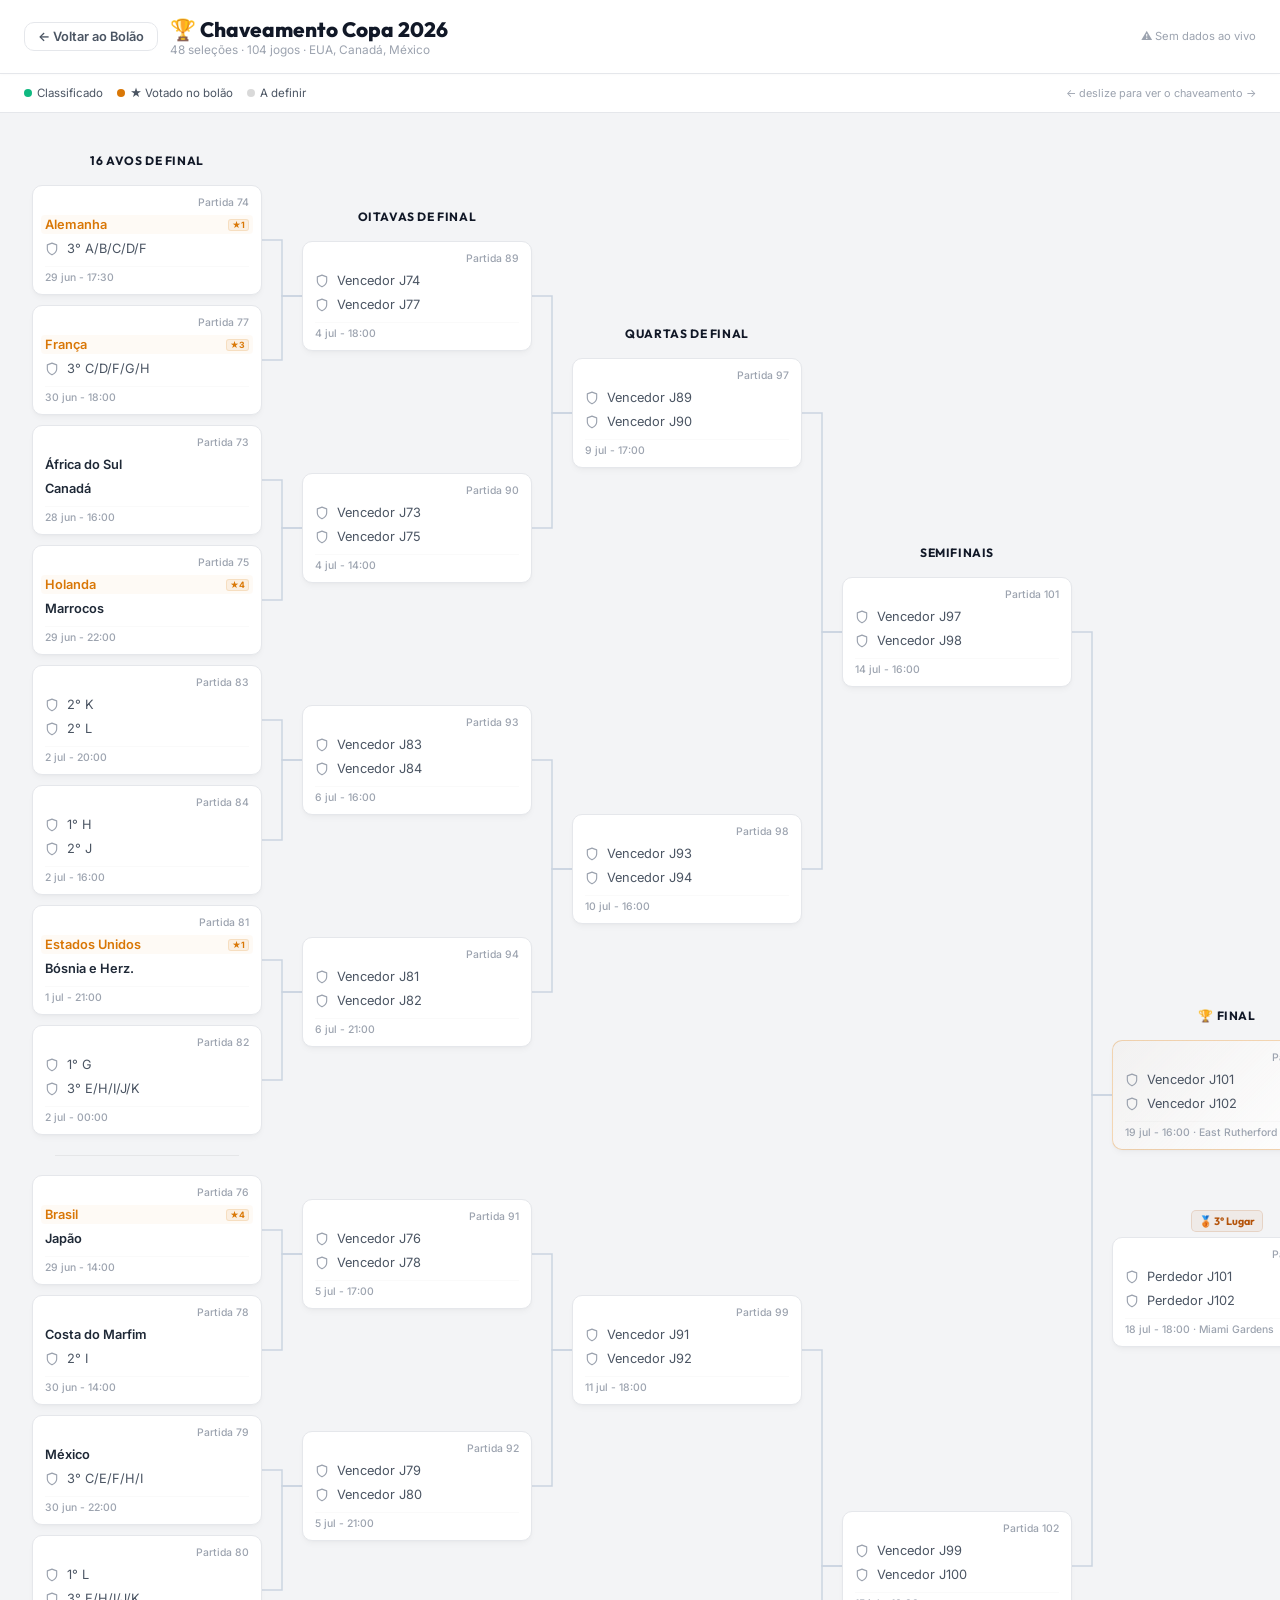
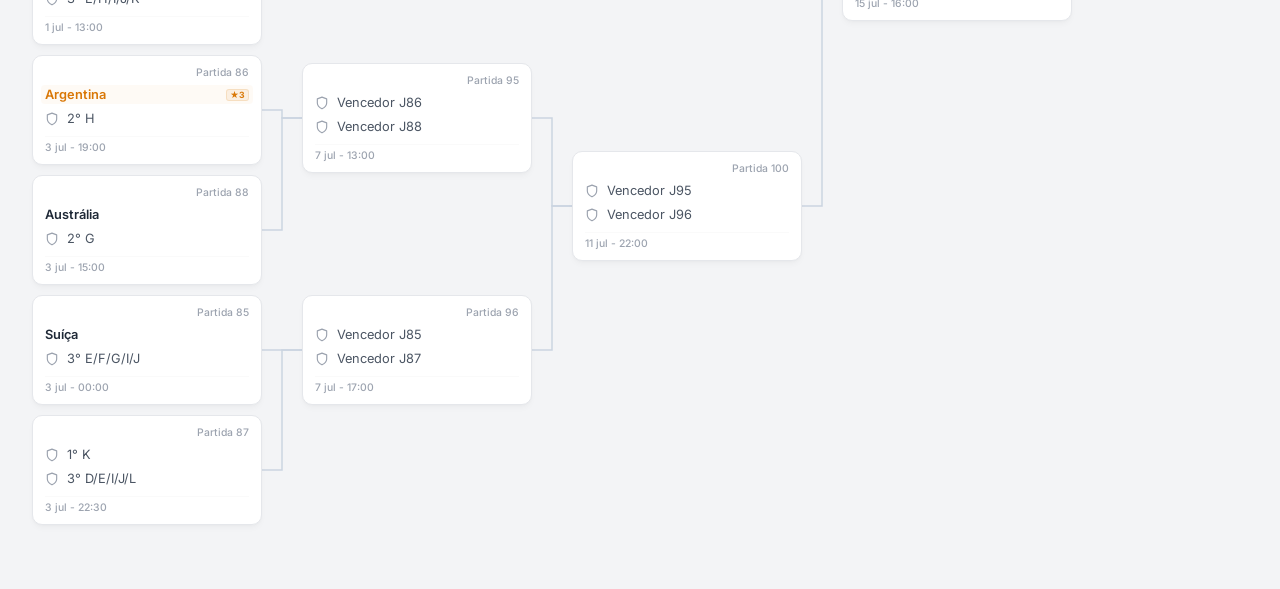
==== chaveamento.html @ 35e31751 "Add files via upload" ====
<!DOCTYPE html>
<html lang="pt-BR">
<head>
  <meta charset="UTF-8">
  <meta name="viewport" content="width=device-width, initial-scale=1.0">
  <title>🏆 Chaveamento Copa 2026 · Bolão do Quintal</title>
  <meta name="description" content="Chaveamento completo do mata-mata da Copa do Mundo 2026 - Bolão da Turma do Quintal">
  <link rel="preconnect" href="https://fonts.googleapis.com">
  <link rel="preconnect" href="https://fonts.gstatic.com" crossorigin>
  <link href="https://fonts.googleapis.com/css2?family=Outfit:wght@300;400;500;600;700;800;900&family=Inter:wght@300;400;500;600;700&display=swap" rel="stylesheet">

  <style>
    :root {
      --bg-base: #f3f4f6; /* Cinza suave de fundo */
      --bg-card: #ffffff; /* Branco puro para os cards */
      --border: #e5e7eb;  /* Borda cinza clara da ESPN */
      --border-glow: rgba(0, 0, 0, 0.05);
      --primary: #0066cc; /* Azul ESPN */
      --gold: #d97706;    /* Destaques do bolão */
      --bronze: #b45309;
      --text: #1f2937;    /* Texto principal escuro */
      --text-secondary: #4b5563;
      --text-muted: #9ca3af;
      --green: #10b981;   /* Verde para vencedor */
      --connector-color: #cbd5e1; /* Slate 300 para linhas */
      --match-w: 230px;   /* Largura dos cards */
    }

    * { box-sizing: border-box; margin: 0; padding: 0; }

    body {
      background: var(--bg-base);
      color: var(--text);
      font-family: 'Inter', -apple-system, BlinkMacSystemFont, "Segoe UI", Roboto, sans-serif;
      min-height: 100vh;
    }

    /* ===== STICKY HEADER ===== */
    .page-header {
      position: sticky; top: 0; z-index: 100;
      background: rgba(255, 255, 255, 0.95);
      backdrop-filter: blur(12px);
      border-bottom: 1px solid var(--border);
      padding: 1rem 1.5rem;
      display: flex;
      align-items: center;
      justify-content: space-between;
      flex-wrap: wrap;
      gap: 10px;
      box-shadow: 0 1px 3px rgba(0,0,0,0.02);
    }

    .header-left { display: flex; align-items: center; gap: 12px; }

    .back-btn {
      display: inline-flex;
      align-items: center;
      gap: 6px;
      background: #ffffff;
      border: 1px solid var(--border);
      color: var(--text-secondary);
      text-decoration: none;
      padding: 6px 13px;
      border-radius: 10px;
      font-size: 0.8rem;
      font-weight: 600;
      transition: all 0.2s;
    }
    .back-btn:hover { border-color: #cbd5e1; color: var(--primary); box-shadow: 0 2px 8px rgba(0,0,0,0.05); }

    .header-title {
      font-family: 'Outfit', sans-serif;
      font-size: 1.3rem;
      font-weight: 800;
      color: #111827;
    }
    .header-sub { font-size: 0.74rem; color: var(--text-muted); margin-top: 1px; }

    /* ===== LEGEND ===== */
    .legend {
      display: flex; gap: 14px; align-items: center;
      padding: 0.75rem 1.5rem; flex-wrap: wrap;
      background: #ffffff;
      border-bottom: 1px solid var(--border);
      position: relative; z-index: 2;
    }
    .legend-item { display: flex; align-items: center; gap: 5px; font-size: 0.72rem; color: var(--text-secondary); }
    .legend-dot { width: 8px; height: 8px; border-radius: 50%; flex-shrink: 0; }

    /* ===== BRACKET OUTER ===== */
    .bracket-outer {
      position: relative; z-index: 1;
      padding: 2rem;
      overflow-x: auto;
      overflow-y: auto;
      min-height: calc(100vh - 150px);
    }

    /* ===== ROUND COLUMN ===== */
    .round-col {
      display: flex; flex-direction: column;
      align-items: stretch; flex-shrink: 0;
    }

    .round-label {
      font-family: 'Outfit', sans-serif;
      font-size: 0.75rem; font-weight: 700;
      color: #111827;
      text-transform: uppercase; letter-spacing: 0.05em;
      text-align: center;
      white-space: nowrap;
      position: absolute;
      width: 100%;
      box-sizing: border-box;
    }
    .round-label.final-label {
      color: #111827;
    }
    .round-label.empty-label {
      display: none;
    }

    /* ===== MATCH CARD ===== */
    .match-card {
      width: var(--match-w);
      background: var(--bg-card);
      border: 1px solid var(--border);
      border-radius: 10px;
      padding: 10px 12px;
      display: flex;
      flex-direction: column;
      gap: 6px;
      cursor: pointer;
      box-shadow: 0 1px 3px rgba(0,0,0,0.02), 0 4px 6px -1px rgba(0,0,0,0.03);
      transition: all 0.2s ease-in-out;
      position: relative; flex-shrink: 0;
      box-sizing: border-box;
    }
    .match-card:hover {
      border-color: #9ca3af;
      transform: translateY(-1px);
      box-shadow: 0 10px 15px -3px rgba(0,0,0,0.04), 0 4px 6px -2px rgba(0,0,0,0.02);
    }

    .match-card.final-card {
      border-color: rgba(217, 119, 6, 0.3);
      background: linear-gradient(135deg, rgba(217, 119, 6, 0.02), var(--bg-card));
    }
    .match-card.final-card:hover {
      border-color: var(--gold);
    }

    .match-header {
      display: flex;
      justify-content: flex-end;
      align-items: center;
    }
    .match-num-text {
      font-size: 0.65rem;
      color: var(--text-muted);
      font-weight: 500;
    }

    .match-teams-container {
      display: flex;
      flex-direction: column;
      gap: 5px;
    }

    .match-team {
      display: flex; align-items: center; gap: 8px;
      padding: 2px 0;
      font-size: 0.8rem; font-weight: 600; color: var(--text);
      transition: background 0.2s;
    }
    .match-team.winner { color: var(--text); }
    .match-team.loser { opacity: 0.45; }
    .match-team.bolao-hl { background: rgba(217, 119, 6, 0.04); border-radius: 4px; padding-left: 4px; padding-right: 4px; margin-left: -4px; margin-right: -4px; }
    .match-team.bolao-hl .team-name { color: var(--gold); }
    .match-team.placeholder {
      font-weight: 400;
      color: var(--text-secondary);
    }

    .team-flag {
      width: 22px; height: 15px; object-fit: cover;
      border-radius: 2px; border: 1px solid rgba(0, 0, 0, 0.06);
      flex-shrink: 0;
    }
    .flag-ph {
      width: 22px; height: 16px;
      display: flex; align-items: center; justify-content: center;
      flex-shrink: 0;
    }
    .team-name { flex: 1; white-space: nowrap; overflow: hidden; text-overflow: ellipsis; min-width: 0; }
    .voted-tag {
      font-size: 0.54rem; font-weight: 700;
      background: rgba(217, 119, 6, 0.08); color: var(--gold);
      border: 1px solid rgba(217, 119, 6, 0.15);
      border-radius: 3px; padding: 0 3px; flex-shrink: 0;
    }
    .team-score {
      font-family: 'Outfit', sans-serif; font-weight: 850;
      font-size: 0.85rem; min-width: 14px; text-align: right; flex-shrink: 0;
      margin-left: auto;
      color: #111827;
    }
    .score-win { color: #111827; }
    .score-lose { color: var(--text-muted); }

    .match-footer {
      display: flex;
      justify-content: flex-start;
      align-items: center;
      margin-top: 2px;
      border-top: 1px solid rgba(0, 0, 0, 0.02);
      padding-top: 4px;
    }
    .match-date-text {
      font-size: 0.65rem;
      color: var(--text-muted);
      font-weight: 500;
    }

    /* ===== BRACKET ROW LAYOUT ===== */
    .bracket-row {
      display: flex; align-items: flex-start; gap: 0;
      min-width: max-content;
    }

    /* ===== CHAMPION ===== */
    .champion-col {
      display: flex; flex-direction: column;
      align-items: center; justify-content: center;
      padding: 0 12px; min-width: 130px;
    }
    .champion-trophy { font-size: 2.2rem; margin-bottom: 6px; animation: tFloat 3s ease-in-out infinite; }
    @keyframes tFloat {
      0%,100% { transform: translateY(0) rotate(-3deg); }
      50% { transform: translateY(-7px) rotate(3deg); }
    }
    .champion-label {
      font-family: 'Outfit', sans-serif; font-size: 0.66rem; font-weight: 700;
      text-transform: uppercase; letter-spacing: 0.1em; color: var(--gold); margin-bottom: 5px;
    }
    .champion-name { font-family: 'Outfit', sans-serif; font-size: 0.88rem; font-weight: 700; color: var(--text-secondary); }

    /* ===== THIRD PLACE ===== */
    .third-label {
      font-family: 'Outfit', sans-serif; font-size: 0.67rem; font-weight: 700;
      color: var(--bronze); text-align: center;
      padding: 3px 7px; margin-bottom: 5px;
      background: rgba(180, 83, 9, 0.06);
      border: 1px solid rgba(180, 83, 9, 0.15);
      border-radius: 5px;
    }

    /* ===== PHASE GRID (for single-phase views) ===== */
    .phase-grid {
      display: grid;
      grid-template-columns: repeat(auto-fill, minmax(200px, 1fr));
      gap: 14px; padding: 1rem 0; max-width: 900px;
    }

    /* ===== MATCH MODAL ===== */
    .match-modal {
      display: none; position: fixed; inset: 0;
      background: rgba(15, 23, 42, 0.4); backdrop-filter: blur(10px);
      z-index: 500; place-items: center;
    }
    .match-modal.open { display: grid; }
    .modal-box {
      background: var(--bg-card);
      border: 1px solid var(--border-glow);
      box-shadow: 0 20px 25px -5px rgba(0, 0, 0, 0.1), 0 10px 10px -5px rgba(0, 0, 0, 0.04);
      border-radius: 20px; padding: 1.5rem;
      max-width: 360px; width: 90%;
      animation: modalIn 0.22s ease;
    }
    @keyframes modalIn {
      from { transform: translateY(18px); opacity: 0; }
      to { transform: translateY(0); opacity: 1; }
    }
    .modal-num { font-size: 0.68rem; font-weight: 700; color: var(--text-muted); text-transform: uppercase; letter-spacing: 0.06em; margin-bottom: 1rem; }
    .modal-teams { display: flex; align-items: center; gap: 10px; margin-bottom: 0.75rem; }
    .modal-team { flex: 1; display: flex; flex-direction: column; align-items: center; gap: 6px; text-align: center; }
    .modal-flag { width: 52px; height: 36px; object-fit: cover; border-radius: 5px; border: 1px solid rgba(0, 0, 0, 0.08); }
    .modal-tname { font-family: 'Outfit', sans-serif; font-weight: 700; font-size: 0.85rem; color: var(--text); }
    .modal-vs { font-family: 'Outfit', sans-serif; font-weight: 900; font-size: 1rem; color: var(--text-muted); flex-shrink: 0; }
    .modal-score { text-align: center; font-family: 'Outfit', sans-serif; font-size: 1.8rem; font-weight: 900; letter-spacing: 4px; margin-bottom: 0.5rem; }
    .modal-date { font-size: 0.74rem; color: var(--text-muted); text-align: center; margin-bottom: 0.75rem; }
    .modal-voters { background: rgba(217, 119, 6, 0.04); border: 1px solid rgba(217, 119, 6, 0.12); border-radius: 10px; padding: 10px; margin-bottom: 0.75rem; }
    .modal-voters-title { font-size: 0.68rem; font-weight: 700; color: var(--gold); text-transform: uppercase; letter-spacing: 0.05em; margin-bottom: 6px; }
    .modal-chips { display: flex; flex-wrap: wrap; gap: 5px; }
    .modal-chip {
      background: rgba(217, 119, 6, 0.06); border: 1px solid rgba(217, 119, 6, 0.15);
      color: var(--text-secondary); border-radius: 50px; padding: 2px 9px; font-size: 0.7rem;
      display: inline-flex; align-items: center;
    }
    .modal-close {
      width: 100%; background: rgba(79, 70, 229, 0.08);
      border: 1px solid rgba(79, 70, 229, 0.2); color: var(--primary);
      border-radius: 10px; padding: 9px;
      font-family: 'Outfit', sans-serif; font-weight: 700; font-size: 0.85rem;
      cursor: pointer; transition: all 0.2s;
    }
    .modal-close:hover { background: rgba(79, 70, 229, 0.15); }

    @media (max-width: 640px) {
      .page-header { padding: 0.75rem 1rem; }
      .header-title { font-size: 1.1rem; }
      :root { --match-w: 162px; }
      .bracket-outer { padding: 1rem; }
    }
  </style>
</head>
<body>

<!-- Match Modal -->
<div class="match-modal" id="matchModal" onclick="closeModalBg(event)">
  <div class="modal-box">
    <div class="modal-num" id="mNum">Partida —</div>
    <div class="modal-teams" id="mTeams"></div>
    <div class="modal-score" id="mScore"></div>
    <div class="modal-date" id="mDate"></div>
    <div class="modal-voters" id="mVoters" style="display:none"></div>
    <button class="modal-close" onclick="document.getElementById('matchModal').classList.remove('open')">Fechar</button>
  </div>
</div>

<!-- Header -->
<div class="page-header">
  <div class="header-left">
    <a href="index.html" class="back-btn">← Voltar ao Bolão</a>
    <div>
      <div class="header-title">🏆 Chaveamento Copa 2026</div>
      <div class="header-sub">48 seleções · 104 jogos · EUA, Canadá, México</div>
    </div>
  </div>
  <div id="headerRight" style="font-size:0.7rem;color:var(--text-muted);text-align:right;line-height:1.6;">
    Carregando dados...
  </div>
</div>



<!-- Legend -->
<div class="legend">
  <div class="legend-item"><div class="legend-dot" style="background:var(--green)"></div>Classificado</div>
  <div class="legend-item"><div class="legend-dot" style="background:var(--gold)"></div>★ Votado no bolão</div>
  <div class="legend-item"><div class="legend-dot" style="background:rgba(0,0,0,0.15)"></div>A definir</div>
  <div style="margin-left:auto;font-size:0.68rem;color:var(--text-muted);">← deslize para ver o chaveamento →</div>
</div>

<!-- Bracket Area -->
<div class="bracket-outer" id="bracketOuter">
  <div id="bracketContent" style="min-width:max-content; position:relative;">
    <svg id="bracket-svg" style="position: absolute; top: 0; left: 0; width: 100%; height: 100%; pointer-events: none; z-index: 0;"></svg>
    <p style="color:var(--text-muted);padding:2rem;text-align:center;position:relative;z-index:1;">Carregando...</p>
  </div>
</div>

<script>
// ===========================================================
// TIMES DO BOLÃO
// ===========================================================
const BOLAO = {
  "Brasil":          { code:"br", v:["Carlo Bigo","Leonardo Foesten","Gustavo Cunha","Edson Fehlauer"] },
  "Espanha":         { code:"es", v:["Denis Guarda","Roberto Joinvile","Alexandre Chaves","Seco"] },
  "Argentina":       { code:"ar", v:["Federico Renda","João Pacheco","Felipe Pacheco"] },
  "Portugal":        { code:"pt", v:["Matheus Santos bigode","Vicente Filho","Guilherme Pruinelli","Alberto Mateus"] },
  "Holanda":         { code:"nl", v:["Tiago Bicuira","André Trento","Gustavo Bassegio","Deivid Mendes"] },
  "França":          { code:"fr", v:["Maicon Espetinho","Edu Alcará","Omar Conversa Fiada"] },
  "Alemanha":        { code:"de", v:["Vinicius Reis"] },
  "Uruguai":         { code:"uy", v:["Francisco Lamaison"] },
  "Senegal":         { code:"sn", v:["Vinicius Grassi"] },
  "Inglaterra":      { code:"gb-eng", v:["Rafael Pruinelli"] },
  "Estados Unidos":  { code:"us", v:["Diego Fraga"] },
};

// ===========================================================
// DADOS DO CHAVEAMENTO
// ===========================================================
const R32 = [
  // Linha 1 (superior)
  { id:74,  date:"29 jun · 17:30", h:{n:"Alemanha",         c:"de"},  a:{n:"3° A/B/C/D/F",   c:null} },
  { id:77,  date:"30 jun · 18:00", h:{n:"França",           c:"fr"},  a:{n:"3° C/D/F/G/H",   c:null} },
  { id:73,  date:"28 jun · 16:00", h:{n:"África do Sul",    c:"za"},  a:{n:"Canadá",          c:"ca"} },
  { id:75,  date:"29 jun · 22:00", h:{n:"Holanda",          c:"nl"},  a:{n:"Marrocos",        c:"ma"} },
  { id:83,  date:"2 jul · 20:00",  h:{n:"2° K",             c:null},  a:{n:"2° L",            c:null} },
  { id:84,  date:"2 jul · 16:00",  h:{n:"1° H",             c:null},  a:{n:"2° J",            c:null} },
  { id:81,  date:"1 jul · 21:00",  h:{n:"Estados Unidos",   c:"us"},  a:{n:"Bósnia e Herz.",  c:"ba"} },
  { id:82,  date:"2 jul · 00:00",  h:{n:"1° G",             c:null},  a:{n:"3° E/H/I/J/K",   c:null} },
  // Linha 2 (inferior)
  { id:76,  date:"29 jun · 14:00", h:{n:"Brasil",           c:"br"},  a:{n:"Japão",           c:"jp"} },
  { id:78,  date:"30 jun · 14:00", h:{n:"Costa do Marfim",  c:"ci"},  a:{n:"2° I",            c:null} },
  { id:79,  date:"30 jun · 22:00", h:{n:"México",           c:"mx"},  a:{n:"3° C/E/F/H/I",   c:null} },
  { id:80,  date:"1 jul · 13:00",  h:{n:"1° L",             c:null},  a:{n:"3° E/H/I/J/K",   c:null} },
  { id:86,  date:"3 jul · 19:00",  h:{n:"Argentina",        c:"ar"},  a:{n:"2° H",            c:null} },
  { id:88,  date:"3 jul · 15:00",  h:{n:"Austrália",        c:"au"},  a:{n:"2° G",            c:null} },
  { id:85,  date:"3 jul · 00:00",  h:{n:"Suíça",            c:"ch"},  a:{n:"3° E/F/G/I/J",   c:null} },
  { id:87,  date:"3 jul · 22:30",  h:{n:"1° K",             c:null},  a:{n:"3° D/E/I/J/L",   c:null} },
];

const OITAVAS = [
  // Metade Superior (conectada a R32 0-7)
  { id:89, date:"4 jul · 18:00",  h:{n:"Vencedor J74", c:null}, a:{n:"Vencedor J77", c:null} },
  { id:90, date:"4 jul · 14:00",  h:{n:"Vencedor J73", c:null}, a:{n:"Vencedor J75", c:null} },
  { id:93, date:"6 jul · 16:00",  h:{n:"Vencedor J83", c:null}, a:{n:"Vencedor J84", c:null} },
  { id:94, date:"6 jul · 21:00",  h:{n:"Vencedor J81", c:null}, a:{n:"Vencedor J82", c:null} },
  // Metade Inferior (conectada a R32 8-15)
  { id:91, date:"5 jul · 17:00",  h:{n:"Vencedor J76", c:null}, a:{n:"Vencedor J78", c:null} },
  { id:92, date:"5 jul · 21:00",  h:{n:"Vencedor J79", c:null}, a:{n:"Vencedor J80", c:null} },
  { id:95, date:"7 jul · 13:00",  h:{n:"Vencedor J86", c:null}, a:{n:"Vencedor J88", c:null} },
  { id:96, date:"7 jul · 17:00",  h:{n:"Vencedor J85", c:null}, a:{n:"Vencedor J87", c:null} },
];

const QUARTAS = [
  // Metade Superior (conectada a Oitavas 89, 90, 93, 94)
  { id:97,  date:"9 jul · 17:00",  h:{n:"Vencedor J89", c:null}, a:{n:"Vencedor J90", c:null} },
  { id:98,  date:"10 jul · 16:00", h:{n:"Vencedor J93", c:null}, a:{n:"Vencedor J94", c:null} },
  // Metade Inferior (conectada a Oitavas 91, 92, 95, 96)
  { id:99,  date:"11 jul · 18:00", h:{n:"Vencedor J91", c:null}, a:{n:"Vencedor J92", c:null} },
  { id:100, date:"11 jul · 22:00", h:{n:"Vencedor J95", c:null}, a:{n:"Vencedor J96", c:null} },
];

const SEMI = [
  { id:101, date:"14 jul · 16:00", h:{n:"Vencedor J97", c:null}, a:{n:"Vencedor J98", c:null} },
  { id:102, date:"15 jul · 16:00", h:{n:"Vencedor J99", c:null}, a:{n:"Vencedor J100", c:null} },
];

const TERCEIRO = { id:103, date:"18 jul · 18:00 · Miami Gardens", h:{n:"Perdedor J101",c:null}, a:{n:"Perdedor J102",c:null} };
const FINAL    = { id:104, date:"19 jul · 16:00 · East Rutherford", h:{n:"Vencedor J101",c:null}, a:{n:"Vencedor J102",c:null} };

// ===========================================================
// BUILD MATCH CARD HTML
// ===========================================================
function bolaoKey(name) {
  return Object.keys(BOLAO).find(k => k.toLowerCase() === (name||'').toLowerCase()) || null;
}

function buildCard(m, extraCls='') {
  const h = m.h, a = m.a;
  const hasScore = m.hs != null && m.as != null;
  const hWin = hasScore && m.hs > m.as;
  const aWin = hasScore && m.as > m.hs;

  const hKey = bolaoKey(h.n), aKey = bolaoKey(a.n);

  // Verifica se o time é um placeholder indefinido
  const isHPlaceholder = !h.c || h.n.includes('°') || h.n.includes('Vencedor') || h.n.includes('V') || h.n.includes('RD') || h.n.includes('QF') || h.n.includes('SF') || h.n.includes('Perdedor') || h.n.includes('P');
  const isAPlaceholder = !a.c || a.n.includes('°') || a.n.includes('Vencedor') || a.n.includes('V') || a.n.includes('RD') || a.n.includes('QF') || a.n.includes('SF') || a.n.includes('Perdedor') || a.n.includes('P');

  const hCls = (hWin?'winner':'') + (aWin?' loser':'') + (hKey?' bolao-hl':'') + (isHPlaceholder?' placeholder':'');
  const aCls = (aWin?'winner':'') + (hWin?' loser':'') + (aKey?' bolao-hl':'') + (isAPlaceholder?' placeholder':'');

  const shieldSvg = `<svg class="flag-ph" viewBox="0 0 24 24" fill="none" stroke="currentColor" stroke-width="2" stroke-linecap="round" stroke-linejoin="round" style="width:14px;height:14px;color:#9ca3af;flex-shrink:0;"><path d="M12 22s8-4 8-10V5l-8-3-8 3v7c0 6 8 10 8 10z"/></svg>`;

  const hFlag = h.c
    ? `<img class="team-flag" src="https://flagcdn.com/w80/${h.c}.png" alt="${esc(h.n)}" onerror="this.style.display='none'">`
    : shieldSvg;
  const aFlag = a.c
    ? `<img class="team-flag" src="https://flagcdn.com/w80/${a.c}.png" alt="${esc(a.n)}" onerror="this.style.display='none'">`
    : shieldSvg;

  const hScore = hasScore ? `<span class="team-score ${hWin?'score-win':'score-lose'}">${m.hs}</span>` : '';
  const aScore = hasScore ? `<span class="team-score ${aWin?'score-win':'score-lose'}">${m.as}</span>` : '';

  const hVoted = hKey ? `<span class="voted-tag">★${BOLAO[hKey].v.length}</span>` : '';
  const aVoted = aKey ? `<span class="voted-tag">★${BOLAO[aKey].v.length}</span>` : '';

  const formattedDate = m.date.replace('·', '-');

  return `<div class="match-card ${extraCls}" data-match-id="${m.id}" onclick='openModal(${JSON.stringify({id:m.id,date:m.date,h,a,hs:m.hs||null,as:m.as||null})})'>
    <div class="match-header">
      <span class="match-num-text">Partida ${m.id}</span>
    </div>
    <div class="match-teams-container">
      <div class="match-team ${hCls.trim()}">${hFlag}<span class="team-name">${esc(h.n)}</span>${hVoted}${hScore}</div>
      <div class="match-team ${aCls.trim()}">${aFlag}<span class="team-name">${esc(a.n)}</span>${aVoted}${aScore}</div>
    </div>
    <div class="match-footer">
      <span class="match-date-text">${esc(formattedDate)}</span>
    </div>
  </div>`;
}

function esc(s) {
  if (!s) return '';
  return String(s).replace(/[&<>"']/g, c=>({'&':'&amp;','<':'&lt;','>':'&gt;','"':'&quot;',"'":'&#39;'}[c]));
}

// ===========================================================
// RENDER FULL BRACKET
// ===========================================================
function renderBracket() {
  const el = document.getElementById('bracketContent');

  // Ajustado proporcionalmente à nova altura do card (aprox. 102px)
  const CARD_H = 102;
  const GAP_R32 = 10;
  const GAP_OIT = (CARD_H + GAP_R32) * 2 - CARD_H; // 122px
  const GAP_QUA = (CARD_H + GAP_OIT) * 2 - CARD_H; // 346px
  const GAP_SEM = 824; // Distância centro a centro de 926px - 102px

  // Conector horizontal vazio (o desenho real será feito via SVG)
  const conn = (w=40) => `<div class="connector-space" style="width:${w}px;flex-shrink:0;position:relative;"></div>`;

  // Reconstrói uma coluna vertical com gaps e padding superior
  function col(label, matches, gapPx, paddingTop=0, extraCls='') {
    let inner = '';
    for(let i=0; i<matches.length; i++) {
      if(i>0) inner += `<div style="height:${gapPx}px;flex-shrink:0;"></div>`;
      inner += buildCard(matches[i], extraCls);
    }
    const labelHtml = label 
      ? `<div class="round-label" style="top:${paddingTop - 32}px;">${label}</div>` 
      : '';
    return `<div style="display:flex;flex-direction:column;flex-shrink:0;align-items:center;width:var(--match-w);position:relative;">
      ${labelHtml}
      <div style="display:flex;flex-direction:column;align-items:center;padding-top:${paddingTop}px;width:100%;">${inner}</div>
    </div>`;
  }

  // R32: 16 partidas divididas em metades superior e inferior com divisor de 40px
  const r32upper = col('16 Avos de Final', R32.slice(0,8), GAP_R32, 0);
  const r32lower = col('', R32.slice(8,16), GAP_R32, 0);
  const r32Block = `<div style="display:flex;flex-direction:column;gap:0;flex-shrink:0;">
    ${r32upper}
    <div style="height:40px;display:flex;align-items:center;justify-content:center;">
      <div style="width:80%;height:1px;background:rgba(0,0,0,0.06);"></div>
    </div>
    ${r32lower}
  </div>`;

  // Oitavas: 8 partidas em 2 blocos de 4
  const oit1 = col('Oitavas de Final', OITAVAS.slice(0,4), GAP_OIT, (CARD_H+GAP_R32)/2);
  const oit2 = col('', OITAVAS.slice(4,8), GAP_OIT, (CARD_H+GAP_R32)/2);
  const oitBlock = `<div style="display:flex;flex-direction:column;gap:0;flex-shrink:0;">
    ${oit1}
    <div style="height:96px;"></div>
    ${oit2}
  </div>`;

  // Quartas: 4 partidas em 2 blocos de 2
  const qua1 = col('Quartas de Final', QUARTAS.slice(0,2), GAP_QUA, (CARD_H+GAP_OIT+GAP_R32)/2 + (CARD_H+GAP_R32)/2);
  const qua2 = col('', QUARTAS.slice(2,4), GAP_QUA, (CARD_H+GAP_OIT+GAP_R32)/2 + (CARD_H+GAP_R32)/2);
  const quaBlock = `<div style="display:flex;flex-direction:column;gap:0;flex-shrink:0;">
    ${qua1}
    <div style="height:198px;"></div>
    ${qua2}
  </div>`;

  // Semifinais: 2 partidas alinhadas aos centros das metades
  const semiPaddingTop = 392;
  const semiBlock = col('Semifinais', SEMI, GAP_SEM, semiPaddingTop);

  // Final + 3rd place
  const finalPaddingTop = semiPaddingTop + (CARD_H + GAP_SEM) / 2; // 855px
  const finalBlock = `<div style="display:flex;flex-direction:column;flex-shrink:0;align-items:center;width:var(--match-w);position:relative;">
    <div class="round-label final-label" style="top:${finalPaddingTop - 32}px;">🏆 Final</div>
    <div style="display:flex;flex-direction:column;align-items:center;padding-top:${finalPaddingTop}px;width:100%;">
      ${buildCard(FINAL,'final-card')}
      <div style="height:60px;"></div>
      <div class="third-label">🥉 3° Lugar</div>
      ${buildCard(TERCEIRO)}
    </div>
  </div>`;

  // Champion
  const champBlock = `<div class="champion-col" style="display:flex;flex-direction:column;align-items:center;justify-content:center;padding:0 12px;min-width:130px;width:150px;flex-shrink:0;padding-top:${finalPaddingTop + 8}px;">
    <div class="champion-trophy">🏆</div>
    <div class="champion-label">Campeão</div>
    <div class="champion-name">A definir</div>
  </div>`;

  // Adiciona a div de container com o SVG de fundo
  el.innerHTML = `
    <svg id="bracket-svg" style="position: absolute; top: 0; left: 0; width: 100%; height: 100%; pointer-events: none; z-index: 0;"></svg>
    <div style="display:flex;align-items:flex-start;gap:0;min-width:max-content;padding-top:40px;padding-bottom:2rem;position:relative;z-index:1;">
      ${r32Block}${conn()}${oitBlock}${conn()}${quaBlock}${conn()}${semiBlock}${conn()}${finalBlock}${conn(24)}${champBlock}
    </div>
  `;
}



// ===========================================================
// MATCH MODAL
// ===========================================================
window.openModal = function(m) {
  const h = m.h, a = m.a;
  const hasScore = m.hs !== null;
  const hWin = hasScore && m.hs > m.as;
  const aWin = hasScore && m.as > m.hs;

  document.getElementById('mNum').textContent = `Partida ${m.id}`;

  const hFlag = h.c ? `<img class="modal-flag" src="https://flagcdn.com/w80/${h.c}.png" onerror="this.style.display='none'">` : `<div class="modal-flag" style="background:rgba(0,0,0,0.03);border-radius:5px;display:flex;align-items:center;justify-content:center;font-size:1.2rem;">?</div>`;
  const aFlag = a.c ? `<img class="modal-flag" src="https://flagcdn.com/w80/${a.c}.png" onerror="this.style.display='none'">` : `<div class="modal-flag" style="background:rgba(0,0,0,0.03);border-radius:5px;display:flex;align-items:center;justify-content:center;font-size:1.2rem;">?</div>`;

  document.getElementById('mTeams').innerHTML = `
    <div class="modal-team">${hFlag}<div class="modal-tname" style="${hWin?'color:var(--green)':''}">${esc(h.n)}</div></div>
    <div class="modal-vs">×</div>
    <div class="modal-team">${aFlag}<div class="modal-tname" style="${aWin?'color:var(--green)':''}">${esc(a.n)}</div></div>`;

  document.getElementById('mScore').textContent = hasScore ? `${m.hs} × ${m.as}` : '? × ?';
  document.getElementById('mScore').style.color = hasScore ? 'var(--green)' : 'var(--text-muted)';
  document.getElementById('mDate').textContent = `📅 ${m.date}`;

  const hKey = bolaoKey(h.n), aKey = bolaoKey(a.n);
  const voterEl = document.getElementById('mVoters');
  if (hKey || aKey) {
    voterEl.style.display = 'block';
    let chips = '';
    if (hKey) chips += BOLAO[hKey].v.map(v => `<span class="modal-chip"><img src="https://flagcdn.com/w80/${BOLAO[hKey].code}.png" style="width:13px;height:9px;object-fit:cover;border-radius:2px;margin-right:3px;vertical-align:middle;">${esc(v)}</span>`).join('');
    if (aKey) chips += BOLAO[aKey].v.map(v => `<span class="modal-chip"><img src="https://flagcdn.com/w80/${BOLAO[aKey].code}.png" style="width:13px;height:9px;object-fit:cover;border-radius:2px;margin-right:3px;vertical-align:middle;">${esc(v)}</span>`).join('');
    voterEl.innerHTML = `<div class="modal-voters-title">★ Apostadores do Bolão</div><div class="modal-chips">${chips}</div>`;
  } else {
    voterEl.style.display = 'none';
  }

  document.getElementById('matchModal').classList.add('open');
};

window.closeModalBg = function(e) {
  if (e.target.id === 'matchModal') document.getElementById('matchModal').classList.remove('open');
};

// ===========================================================
// LOAD REAL DATA FROM API (optional enhancement)
// ===========================================================
// ===========================================================
// LOAD REAL DATA FROM API (optional enhancement)
// ===========================================================
async function loadLiveData() {
  try {
    const resp = await fetch('https://worldcup26.ir/get/games', { mode:'cors', headers:{'Accept':'application/json'} });
    if (!resp.ok) return;
    const json = await resp.json();
    const games = json.games || [];

    // Count finished and upcoming
    let finished = games.filter(g => g.finished === 'TRUE').length;
    let upcoming = games.filter(g => g.finished !== 'TRUE').length;
    document.getElementById('headerRight').innerHTML = `✅ ${finished} jogos encerrados<br>⏳ ${upcoming} por jogar`;

    // Apply scores and teams to knockout matches if available
    const knockoutTypes = ['r32','r16','qf','sf','final','third'];
    const koGames = games.filter(g => knockoutTypes.includes(g.type));

    koGames.forEach(g => {
      const matchNum = parseInt(g.match_number || g.id || 0);
      // Look through all rounds
      const allRounds = [...R32, ...OITAVAS, ...QUARTAS, ...SEMI, TERCEIRO, FINAL];
      const found = allRounds.find(m => m.id === matchNum);
      if (found) {
        // Só exibe o placar se o jogo já terminou
        if (g.finished === 'TRUE') {
          found.hs = parseInt(g.home_score) || 0;
          found.as = parseInt(g.away_score) || 0;
        } else {
          found.hs = null;
          found.as = null;
        }
        
        // Atualiza as seleções e bandeiras a partir dos nomes em inglês
        if (g.home_team_name_en && g.home_team_name_en !== 'None' && g.home_team_name_en !== 'null') {
          found.h.n = getTeamPt(g.home_team_name_en) || found.h.n;
          const flag = getTeamFlag(found.h.n);
          if (flag) found.h.c = flag;
        }
        if (g.away_team_name_en && g.away_team_name_en !== 'None' && g.away_team_name_en !== 'null') {
          found.a.n = getTeamPt(g.away_team_name_en) || found.a.n;
          const flag = getTeamFlag(found.a.n);
          if (flag) found.a.c = flag;
        }
      }
    });

    // Re-render
    renderBracket();
    setTimeout(drawConnectors, 80);
  } catch(e) {
    console.warn('Live data unavailable:', e);
    document.getElementById('headerRight').innerHTML = '⚠️ Sem dados ao vivo';
  }
}

const TEAM_PT = {
  "mexico":"México","south africa":"África do Sul","canada":"Canadá","brazil":"Brasil",
  "netherlands":"Holanda","germany":"Alemanha","argentina":"Argentina","france":"França",
  "spain":"Espanha","portugal":"Portugal","england":"Inglaterra","united states":"Estados Unidos",
  "uruguay":"Uruguai","senegal":"Senegal","japan":"Japão","australia":"Austrália",
  "switzerland":"Suíça","morocco":"Marrocos","ivory coast":"Costa do Marfim",
  "colombia":"Colômbia","croatia":"Croácia","bosnia and herzegovina":"Bósnia e Herz.",
  "south korea":"Coreia do Sul","ecuador":"Equador","algeria":"Argélia","turkey":"Turquia",
  "iran":"Irã","saudi arabia":"Arábia Saudita","belgium":"Bélgica",
  "paraguay":"Paraguai", "cape verde":"Cabo Verde", "egypt":"Egito", "norway":"Noruega",
  "czech republic":"Tchéquia", "qatar":"Catar", "haiti":"Haiti", "scotland":"Escócia",
  "curacao":"Curaçao", "curaçao":"Curaçao", "sweden":"Suécia", "tunisia":"Tunísia",
  "new zealand":"Nova Zelândia", "iraq":"Iraque", "austria":"Áustria", "jordan":"Jordânia",
  "democratic republic of the congo":"RD Congo", "uzbekistan":"Uzbequistão", "ghana":"Gana",
  "panama":"Panamá"
};

const TEAM_FLAGS = {
  "México": "mx", "África do Sul": "za", "Coreia do Sul": "kr", "Tchéquia": "cz",
  "Canadá": "ca", "Bósnia e Herz.": "ba", "Bósnia e Herzegovina": "ba", "Catar": "qa", "Suíça": "ch",
  "Brasil": "br", "Marrocos": "ma", "Haiti": "ht", "Escócia": "gb-sct",
  "Estados Unidos": "us", "Paraguai": "py", "Austrália": "au", "Turquia": "tr",
  "Alemanha": "de", "Curaçao": "cw", "Costa do Marfim": "ci", "Equador": "ec",
  "Holanda": "nl", "Japão": "jp", "Suécia": "se", "Tunísia": "tn",
  "Bélgica": "be", "Egito": "eg", "Irã": "ir", "Nova Zelândia": "nz",
  "Espanha": "es", "Cabo Verde": "cv", "Arábia Saudita": "sa", "Uruguai": "uy",
  "França": "fr", "Senegal": "sn", "Iraque": "iq", "Noruega": "no",
  "Argentina": "ar", "Argélia": "dz", "Áustria": "at", "Jordânia": "jo",
  "Portugal": "pt", "RD Congo": "cd", "Uzbequistão": "uz", "Colômbia": "co",
  "Inglaterra": "gb-eng", "Croácia": "hr", "Gana": "gh", "Panamá": "pa"
};

function getTeamPt(en) { return TEAM_PT[en.toLowerCase()] || en; }

function getTeamFlag(name) {
  if (!name) return null;
  if (TEAM_FLAGS[name]) return TEAM_FLAGS[name];
  const pt = getTeamPt(name);
  if (TEAM_FLAGS[pt]) return TEAM_FLAGS[pt];
  return null;
}

// ===========================================================
// DRAW CONNECTOR LINES (SVG)
// ===========================================================
function drawConnectors() {
  const svg = document.getElementById('bracket-svg');
  if (!svg) return;
  svg.innerHTML = ''; // Limpa as linhas anteriores

  const content = document.getElementById('bracketContent');
  if (!content) return;
  const contentRect = content.getBoundingClientRect();

  // Mapeamento de conexões: chave é o ID da partida de destino, valor é um array com os IDs das partidas de origem
  const connections = {
    // Oitavas
    89: [74, 77],
    90: [73, 75],
    93: [83, 84],
    94: [81, 82],
    91: [76, 78],
    92: [79, 80],
    95: [86, 88],
    96: [85, 87],
    // Quartas
    97: [89, 90],
    98: [93, 94],
    99: [91, 92],
    100: [95, 96],
    // Semis
    101: [97, 98],
    102: [99, 100],
    // Final
    104: [101, 102]
  };

  // Desenha as conexões
  for (const [destId, srcIds] of Object.entries(connections)) {
    const destCard = document.querySelector(`[data-match-id="${destId}"]`);
    if (!destCard) continue;

    const destRect = destCard.getBoundingClientRect();
    const destX = destRect.left - contentRect.left;
    const destY = destRect.top - contentRect.top + destRect.height / 2;

    srcIds.forEach(srcId => {
      const srcCard = document.querySelector(`[data-match-id="${srcId}"]`);
      if (!srcCard) return;

      const srcRect = srcCard.getBoundingClientRect();
      const srcX = srcRect.left - contentRect.left + srcRect.width;
      const srcY = srcRect.top - contentRect.top + srcRect.height / 2;

      // Ponto médio X para fazer a curva do conector
      const midX = srcX + (destX - srcX) / 2;

      // Cria o caminho em formato de garfo: sai da origem, vai horizontal, vertical, depois horizontal até o destino
      const path = document.createElementNS('http://www.w3.org/2000/svg', 'path');
      path.setAttribute('d', `M ${srcX} ${srcY} H ${midX} V ${destY} H ${destX}`);
      path.setAttribute('stroke', 'var(--connector-color)');
      path.setAttribute('stroke-width', '1.5');
      path.setAttribute('fill', 'none');
      svg.appendChild(path);
    });
  }

  // Conexão da Final para o Campeão
  const finalCard = document.querySelector('[data-match-id="104"]');
  const champCol = document.querySelector('.champion-col');
  if (finalCard && champCol) {
    const finalRect = finalCard.getBoundingClientRect();
    const champRect = champCol.getBoundingClientRect();

    const finalX = finalRect.left - contentRect.left + finalRect.width;
    const finalY = finalRect.top - contentRect.top + finalRect.height / 2;

    const champX = champRect.left - contentRect.left;
    const champY = finalY;

    const path = document.createElementNS('http://www.w3.org/2000/svg', 'path');
    path.setAttribute('d', `M ${finalX} ${finalY} H ${champX}`);
    path.setAttribute('stroke', 'var(--connector-color)');
    path.setAttribute('stroke-width', '1.5');
    path.setAttribute('fill', 'none');
    svg.appendChild(path);
  }
}

// ===========================================================
// INIT
// ===========================================================
document.addEventListener('DOMContentLoaded', () => {
  renderBracket();
  loadLiveData();
  setTimeout(drawConnectors, 150);
});

// Redesenha se a janela for redimensionada ou fontes carregadas
window.addEventListener('resize', () => {
  setTimeout(drawConnectors, 50);
});
window.addEventListener('load', () => {
  setTimeout(drawConnectors, 100);
});
</script>
</body>
</html>
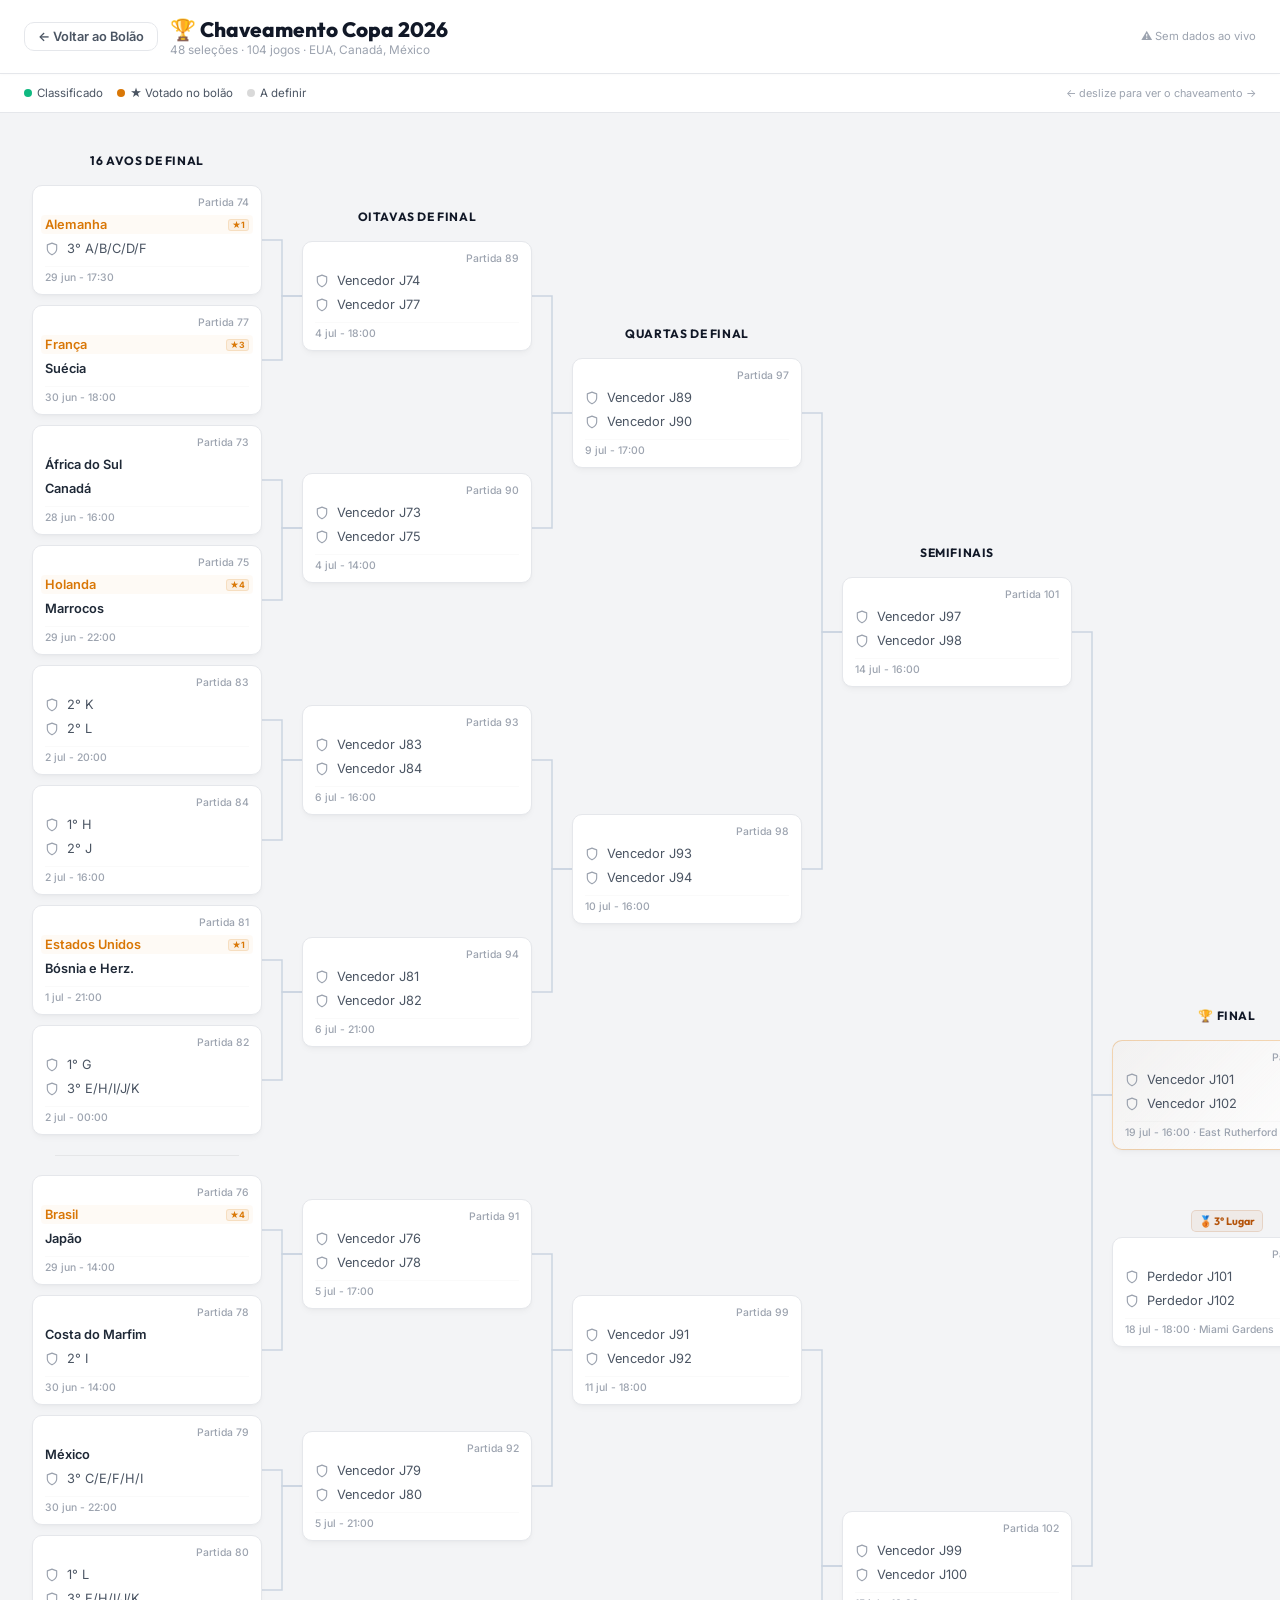
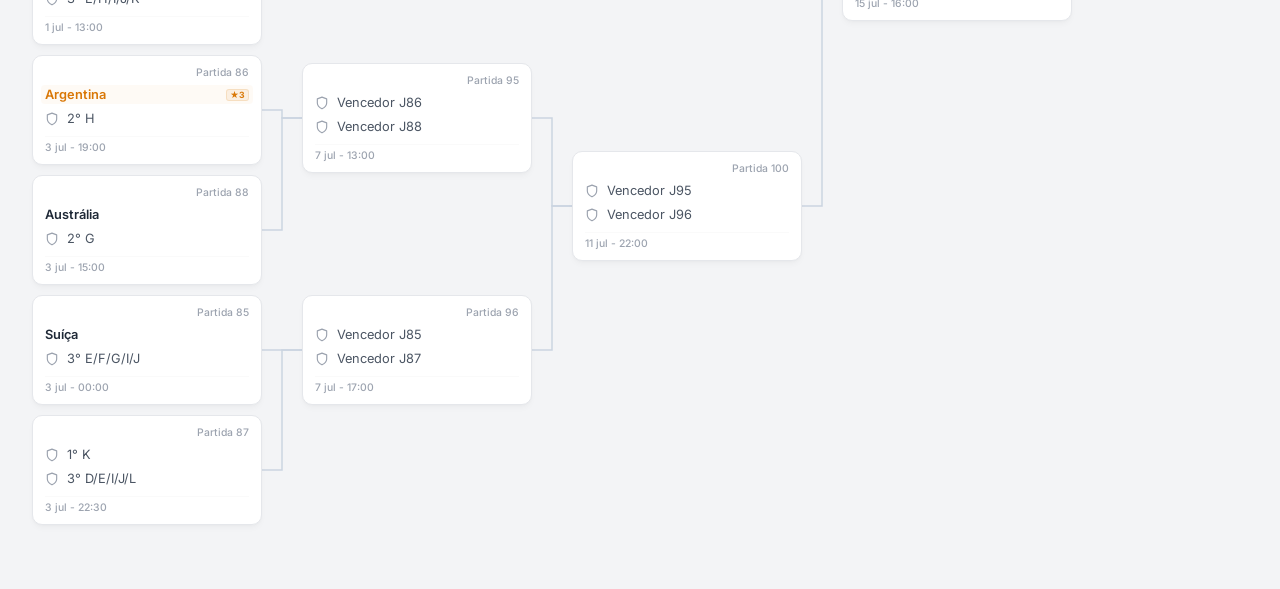
==== commit 2f5d1791: "Add files via upload" ====
--- a/chaveamento.html
+++ b/chaveamento.html
@@ -378,13 +378,24 @@
   "Estados Unidos":  { code:"us", v:["Diego Fraga"] },
 };
 
-// ===========================================================
-// DADOS DO CHAVEAMENTO
+const BOLAO_EN = {
+  "brazil":         "Brasil",
+  "spain":          "Espanha",
+  "argentina":      "Argentina",
+  "portugal":       "Portugal",
+  "netherlands":    "Holanda",
+  "france":         "França",
+  "germany":        "Alemanha",
+  "uruguay":        "Uruguai",
+  "senegal":        "Senegal",
+  "england":        "Inglaterra",
+  "united states":  "Estados Unidos",
+};
 // ===========================================================
 const R32 = [
   // Linha 1 (superior)
   { id:74,  date:"29 jun · 17:30", h:{n:"Alemanha",         c:"de"},  a:{n:"3° A/B/C/D/F",   c:null} },
-  { id:77,  date:"30 jun · 18:00", h:{n:"França",           c:"fr"},  a:{n:"3° C/D/F/G/H",   c:null} },
+  { id:77,  date:"30 jun · 18:00", h:{n:"França",           c:"fr"},  a:{n:"Suécia",           c:"se"} },
   { id:73,  date:"28 jun · 16:00", h:{n:"África do Sul",    c:"za"},  a:{n:"Canadá",          c:"ca"} },
   { id:75,  date:"29 jun · 22:00", h:{n:"Holanda",          c:"nl"},  a:{n:"Marrocos",        c:"ma"} },
   { id:83,  date:"2 jul · 20:00",  h:{n:"2° K",             c:null},  a:{n:"2° L",            c:null} },
@@ -436,7 +447,14 @@
 // BUILD MATCH CARD HTML
 // ===========================================================
 function bolaoKey(name) {
-  return Object.keys(BOLAO).find(k => k.toLowerCase() === (name||'').toLowerCase()) || null;
+  if (!name) return null;
+  // Busca direta pelo nome PT
+  const direct = Object.keys(BOLAO).find(k => k.toLowerCase() === name.toLowerCase());
+  if (direct) return direct;
+  // Fallback: traduz EN -> PT e busca novamente
+  const pt = BOLAO_EN[name.toLowerCase()];
+  if (pt) return Object.keys(BOLAO).find(k => k.toLowerCase() === pt.toLowerCase()) || null;
+  return null;
 }
 
 function buildCard(m, extraCls='') {
@@ -630,9 +648,6 @@
 // ===========================================================
 // LOAD REAL DATA FROM API (optional enhancement)
 // ===========================================================
-// ===========================================================
-// LOAD REAL DATA FROM API (optional enhancement)
-// ===========================================================
 async function loadLiveData() {
   try {
     const resp = await fetch('https://worldcup26.ir/get/games', { mode:'cors', headers:{'Accept':'application/json'} });
@@ -640,45 +655,60 @@
     const json = await resp.json();
     const games = json.games || [];
 
-    // Count finished and upcoming
-    let finished = games.filter(g => g.finished === 'TRUE').length;
-    let upcoming = games.filter(g => g.finished !== 'TRUE').length;
+    // Contador de jogos (case-insensitive)
+    let finished = games.filter(g => (g.finished||'').toUpperCase() === 'TRUE').length;
+    let upcoming = games.filter(g => (g.finished||'').toUpperCase() !== 'TRUE').length;
     document.getElementById('headerRight').innerHTML = `✅ ${finished} jogos encerrados<br>⏳ ${upcoming} por jogar`;
 
-    // Apply scores and teams to knockout matches if available
+    // =========================================================
+    // PASSO 2: Aplicar dados dos jogos do mata-mata
+    // Só atualiza times que já estão CONFIRMADOS pela API (team_id != 0)
+    // =========================================================
+    const allRounds = [...R32, ...OITAVAS, ...QUARTAS, ...SEMI, TERCEIRO, FINAL];
     const knockoutTypes = ['r32','r16','qf','sf','final','third'];
-    const koGames = games.filter(g => knockoutTypes.includes(g.type));
+    const koGames = games.filter(g => knockoutTypes.includes((g.type || '').toLowerCase()));
 
     koGames.forEach(g => {
       const matchNum = parseInt(g.match_number || g.id || 0);
-      // Look through all rounds
-      const allRounds = [...R32, ...OITAVAS, ...QUARTAS, ...SEMI, TERCEIRO, FINAL];
+      // IDs válidos do mata-mata: 73-104. Ignora qualquer outro (pode ser jogo de grupo).
+      if (matchNum < 73 || matchNum > 104) return;
       const found = allRounds.find(m => m.id === matchNum);
-      if (found) {
-        // Só exibe o placar se o jogo já terminou
-        if (g.finished === 'TRUE') {
-          found.hs = parseInt(g.home_score) || 0;
-          found.as = parseInt(g.away_score) || 0;
-        } else {
-          found.hs = null;
-          found.as = null;
-        }
-        
-        // Atualiza as seleções e bandeiras a partir dos nomes em inglês
-        if (g.home_team_name_en && g.home_team_name_en !== 'None' && g.home_team_name_en !== 'null') {
-          found.h.n = getTeamPt(g.home_team_name_en) || found.h.n;
-          const flag = getTeamFlag(found.h.n);
-          if (flag) found.h.c = flag;
-        }
-        if (g.away_team_name_en && g.away_team_name_en !== 'None' && g.away_team_name_en !== 'null') {
-          found.a.n = getTeamPt(g.away_team_name_en) || found.a.n;
-          const flag = getTeamFlag(found.a.n);
-          if (flag) found.a.c = flag;
-        }
+      if (!found) return;
+
+      // Placar (case-insensitive para finished)
+      const isFinished = (g.finished||'').toUpperCase() === 'TRUE';
+      if (isFinished) {
+        found.hs = parseInt(g.home_score) || 0;
+        found.as = parseInt(g.away_score) || 0;
+      } else {
+        found.hs = null;
+        found.as = null;
+      }
+
+      // Sobrescreve o time APENAS se a API confirmou: team_id != 0 e nome válido
+      // NOTA: home_team_label SEMPRE tem "Winner Group X" mesmo em times confirmados — não usar para filtrar!
+      const validHome = String(g.home_team_id) !== '0'
+        && g.home_team_name_en
+        && g.home_team_name_en !== 'None'
+        && g.home_team_name_en !== 'null';
+      const validAway = String(g.away_team_id) !== '0'
+        && g.away_team_name_en
+        && g.away_team_name_en !== 'None'
+        && g.away_team_name_en !== 'null';
+
+      if (validHome) {
+        // Traduz EN -> PT para manter compatibilidade com BOLAO
+        const namePt = getTeamPt(g.home_team_name_en);
+        found.h.n = namePt;
+        found.h.c = getTeamFlag(g.home_team_name_en) || found.h.c;
+      }
+      if (validAway) {
+        const namePt = getTeamPt(g.away_team_name_en);
+        found.a.n = namePt;
+        found.a.c = getTeamFlag(g.away_team_name_en) || found.a.c;
       }
     });
 
-    // Re-render
     renderBracket();
     setTimeout(drawConnectors, 80);
   } catch(e) {
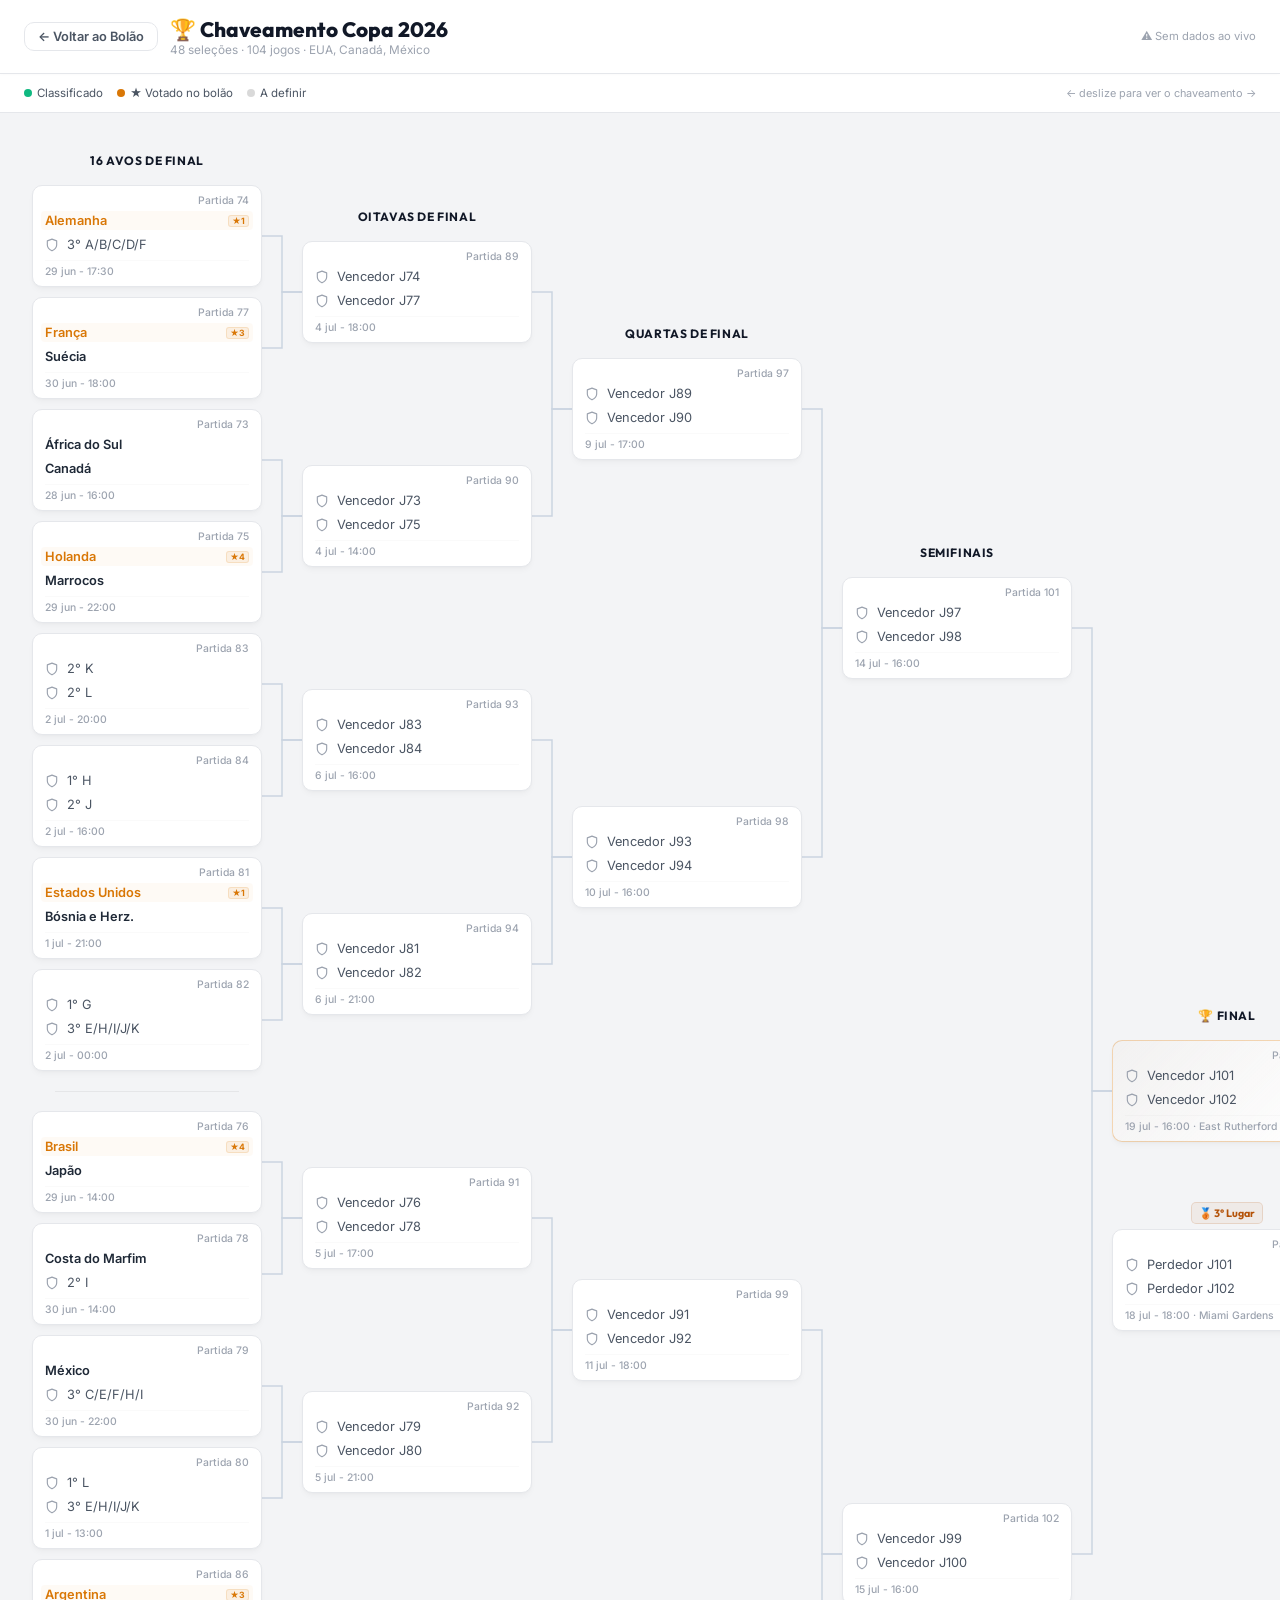
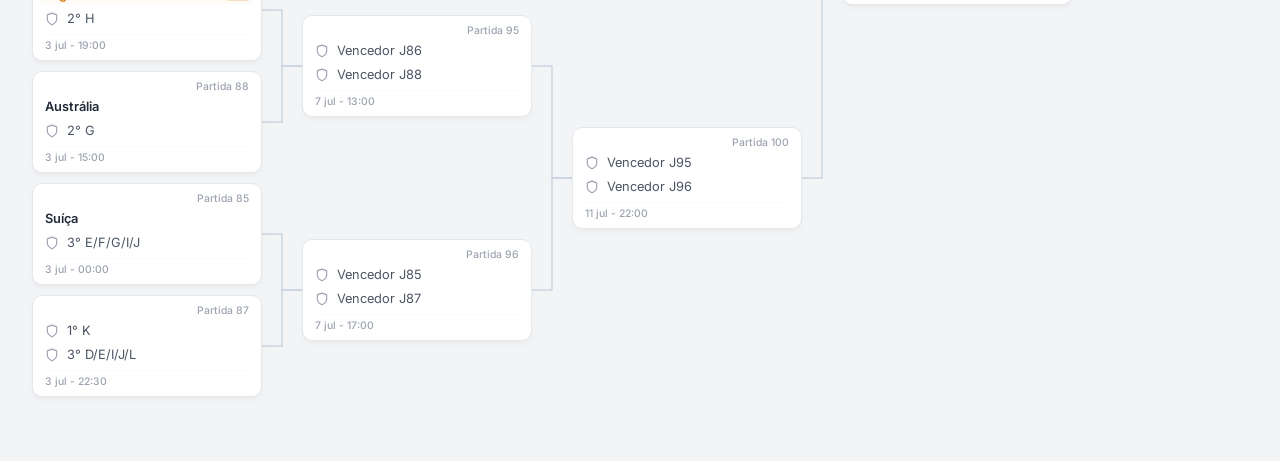
==== commit dd2d9048: "Add files via upload" ====
--- a/chaveamento.html
+++ b/chaveamento.html
@@ -123,13 +123,14 @@
     /* ===== MATCH CARD ===== */
     .match-card {
       width: var(--match-w);
+      height: 102px;
       background: var(--bg-card);
       border: 1px solid var(--border);
       border-radius: 10px;
-      padding: 10px 12px;
+      padding: 8px 12px;
       display: flex;
       flex-direction: column;
-      gap: 6px;
+      gap: 4px;
       cursor: pointer;
       box-shadow: 0 1px 3px rgba(0,0,0,0.02), 0 4px 6px -1px rgba(0,0,0,0.03);
       transition: all 0.2s ease-in-out;
@@ -489,7 +490,7 @@
 
   const formattedDate = m.date.replace('·', '-');
 
-  return `<div class="match-card ${extraCls}" data-match-id="${m.id}" onclick='openModal(${JSON.stringify({id:m.id,date:m.date,h,a,hs:m.hs||null,as:m.as||null})})'>
+  return `<div class="match-card ${extraCls}" data-match-id="${m.id}" onclick='openModal(${JSON.stringify({id:m.id,date:m.date,h,a,hs:m.hs||null,as:m.as||null,stadium:m.stadium||""})})'>
     <div class="match-header">
       <span class="match-num-text">Partida ${m.id}</span>
     </div>
@@ -497,8 +498,9 @@
       <div class="match-team ${hCls.trim()}">${hFlag}<span class="team-name">${esc(h.n)}</span>${hVoted}${hScore}</div>
       <div class="match-team ${aCls.trim()}">${aFlag}<span class="team-name">${esc(a.n)}</span>${aVoted}${aScore}</div>
     </div>
-    <div class="match-footer">
-      <span class="match-date-text">${esc(formattedDate)}</span>
+    <div class="match-footer" style="display: flex; justify-content: space-between; align-items: center; gap: 4px;">
+      <span class="match-date-text" style="flex-shrink: 0;">${esc(formattedDate)}</span>
+      ${m.stadium ? `<span style="font-size: 0.58rem; color: var(--text-muted); text-align: right; overflow: hidden; text-overflow: ellipsis; white-space: nowrap; flex: 1; min-width: 0;" title="${esc(m.stadium)}">🏟️ ${esc(m.stadium.split(' · ')[0])}</span>` : ''}
     </div>
   </div>`;
 }
@@ -545,7 +547,7 @@
   const r32lower = col('', R32.slice(8,16), GAP_R32, 0);
   const r32Block = `<div style="display:flex;flex-direction:column;gap:0;flex-shrink:0;">
     ${r32upper}
-    <div style="height:40px;display:flex;align-items:center;justify-content:center;">
+    <div style="height:40px;display:flex;align-items:center;justify-content:center;flex-shrink:0;">
       <div style="width:80%;height:1px;background:rgba(0,0,0,0.06);"></div>
     </div>
     ${r32lower}
@@ -556,7 +558,7 @@
   const oit2 = col('', OITAVAS.slice(4,8), GAP_OIT, (CARD_H+GAP_R32)/2);
   const oitBlock = `<div style="display:flex;flex-direction:column;gap:0;flex-shrink:0;">
     ${oit1}
-    <div style="height:96px;"></div>
+    <div style="height:96px;flex-shrink:0;"></div>
     ${oit2}
   </div>`;
 
@@ -565,7 +567,7 @@
   const qua2 = col('', QUARTAS.slice(2,4), GAP_QUA, (CARD_H+GAP_OIT+GAP_R32)/2 + (CARD_H+GAP_R32)/2);
   const quaBlock = `<div style="display:flex;flex-direction:column;gap:0;flex-shrink:0;">
     ${qua1}
-    <div style="height:198px;"></div>
+    <div style="height:198px;flex-shrink:0;"></div>
     ${qua2}
   </div>`;
 
@@ -579,7 +581,7 @@
     <div class="round-label final-label" style="top:${finalPaddingTop - 32}px;">🏆 Final</div>
     <div style="display:flex;flex-direction:column;align-items:center;padding-top:${finalPaddingTop}px;width:100%;">
       ${buildCard(FINAL,'final-card')}
-      <div style="height:60px;"></div>
+      <div style="height:60px;flex-shrink:0;"></div>
       <div class="third-label">🥉 3° Lugar</div>
       ${buildCard(TERCEIRO)}
     </div>
@@ -624,7 +626,7 @@
 
   document.getElementById('mScore').textContent = hasScore ? `${m.hs} × ${m.as}` : '? × ?';
   document.getElementById('mScore').style.color = hasScore ? 'var(--green)' : 'var(--text-muted)';
-  document.getElementById('mDate').textContent = `📅 ${m.date}`;
+  document.getElementById('mDate').innerHTML = `📅 ${esc(m.date)}${m.stadium ? `<br><span style="display:inline-block;margin-top:6px;font-size:0.75rem;color:var(--text-secondary)">🏟️ ${esc(m.stadium)}</span>` : ''}`;
 
   const hKey = bolaoKey(h.n), aKey = bolaoKey(a.n);
   const voterEl = document.getElementById('mVoters');
@@ -648,34 +650,98 @@
 // ===========================================================
 // LOAD REAL DATA FROM API (optional enhancement)
 // ===========================================================
+const ESPN_KO_MAP = {
+  "760486": 73, "760489": 74, "760488": 75, "760487": 76,
+  "760492": 77, "760490": 78, "760491": 79, "760495": 80,
+  "760493": 82, "760494": 81, "760497": 84, "760496": 83,
+  "760498": 85, "760499": 88, "760500": 86, "760501": 87,
+  "760502": 89, "760503": 90, "760504": 91, "760505": 92,
+  "760506": 93, "760507": 94, "760509": 95, "760508": 96,
+  "760510": 97, "760511": 98, "760512": 99, "760513": 100,
+  "760514": 101, "760515": 102, "760516": 103, "760517": 104
+};
+
 async function loadLiveData() {
   try {
-    const resp = await fetch('https://worldcup26.ir/get/games', { mode:'cors', headers:{'Accept':'application/json'} });
+    const resp = await fetch('https://site.api.espn.com/apis/site/v2/sports/soccer/fifa.world/scoreboard?dates=20260611-20260719&limit=300');
     if (!resp.ok) return;
     const json = await resp.json();
-    const games = json.games || [];
-
-    // Contador de jogos (case-insensitive)
+    const events = json.events || [];
+
+    const games = events.map(event => {
+      const comp = event.competitions[0];
+      const home = comp.competitors.find(c => c.homeAway === 'home');
+      const away = comp.competitors.find(c => c.homeAway === 'away');
+
+      const homeName = home.team.displayName;
+      const awayName = away.team.displayName;
+
+      const isHomePlaceholder = /Winner|Loser|Place|Runner|TBD|Determined/i.test(homeName);
+      const isAwayPlaceholder = /Winner|Loser|Place|Runner|TBD|Determined/i.test(awayName);
+
+      const isFinished = comp.status.type.completed;
+      const isLive = comp.status.type.state === 'in';
+
+      const espnSlug = event.season.slug;
+      let type = 'group';
+      if (espnSlug === 'round-of-32') type = 'r32';
+      else if (espnSlug === 'round-of-16') type = 'r16';
+      else if (espnSlug === 'quarterfinals') type = 'qf';
+      else if (espnSlug === 'semifinals') type = 'sf';
+      else if (espnSlug === '3rd-place-match') type = 'third';
+      else if (espnSlug === 'final') type = 'final';
+
+      const matchNum = ESPN_KO_MAP[event.id] || 0;
+
+      // Mapear data local com dia da semana em português (ex: "seg, 29 jun - 14:00")
+      const d = new Date(event.date);
+      const weekdays = ["dom", "seg", "ter", "qua", "qui", "sex", "sáb"];
+      const weekdayStr = weekdays[d.getDay()];
+
+      const day = d.getDate();
+      const monthNames = ["jan", "fev", "mar", "abr", "mai", "jun", "jul", "ago", "set", "out", "nov", "dez"];
+      const monthStr = monthNames[d.getMonth()];
+      const hours = String(d.getHours()).padStart(2, '0');
+      const minutes = String(d.getMinutes()).padStart(2, '0');
+
+      const formattedDate = `${weekdayStr}, ${day} ${monthStr} - ${hours}:${minutes}`;
+      const stadiumName = comp.venue ? comp.venue.fullName : '';
+      const city = comp.venue && comp.venue.address ? comp.venue.address.city : '';
+      const localDisplay = stadiumName ? (city ? `${stadiumName} · ${city}` : stadiumName) : '';
+
+      return {
+        id: matchNum || parseInt(event.id),
+        match_number: matchNum,
+        type: type,
+        finished: isFinished ? 'TRUE' : 'FALSE',
+        home_team_name_en: homeName,
+        away_team_name_en: awayName,
+        home_score: isFinished || isLive ? home.score : null,
+        away_score: isFinished || isLive ? away.score : null,
+        home_team_id: isHomePlaceholder ? "0" : (home.team.id || "1"),
+        away_team_id: isAwayPlaceholder ? "0" : (away.team.id || "1"),
+        local_date: formattedDate,
+        stadium: localDisplay
+      };
+    });
+
     let finished = games.filter(g => (g.finished||'').toUpperCase() === 'TRUE').length;
     let upcoming = games.filter(g => (g.finished||'').toUpperCase() !== 'TRUE').length;
     document.getElementById('headerRight').innerHTML = `✅ ${finished} jogos encerrados<br>⏳ ${upcoming} por jogar`;
 
-    // =========================================================
-    // PASSO 2: Aplicar dados dos jogos do mata-mata
-    // Só atualiza times que já estão CONFIRMADOS pela API (team_id != 0)
-    // =========================================================
     const allRounds = [...R32, ...OITAVAS, ...QUARTAS, ...SEMI, TERCEIRO, FINAL];
     const knockoutTypes = ['r32','r16','qf','sf','final','third'];
     const koGames = games.filter(g => knockoutTypes.includes((g.type || '').toLowerCase()));
 
     koGames.forEach(g => {
       const matchNum = parseInt(g.match_number || g.id || 0);
-      // IDs válidos do mata-mata: 73-104. Ignora qualquer outro (pode ser jogo de grupo).
       if (matchNum < 73 || matchNum > 104) return;
       const found = allRounds.find(m => m.id === matchNum);
       if (!found) return;
 
-      // Placar (case-insensitive para finished)
+      if (g.local_date) found.date = g.local_date;
+      if (g.stadium) found.stadium = g.stadium;
+
       const isFinished = (g.finished||'').toUpperCase() === 'TRUE';
       if (isFinished) {
         found.hs = parseInt(g.home_score) || 0;
@@ -685,8 +751,6 @@
         found.as = null;
       }
 
-      // Sobrescreve o time APENAS se a API confirmou: team_id != 0 e nome válido
-      // NOTA: home_team_label SEMPRE tem "Winner Group X" mesmo em times confirmados — não usar para filtrar!
       const validHome = String(g.home_team_id) !== '0'
         && g.home_team_name_en
         && g.home_team_name_en !== 'None'
@@ -697,7 +761,6 @@
         && g.away_team_name_en !== 'null';
 
       if (validHome) {
-        // Traduz EN -> PT para manter compatibilidade com BOLAO
         const namePt = getTeamPt(g.home_team_name_en);
         found.h.n = namePt;
         found.h.c = getTeamFlag(g.home_team_name_en) || found.h.c;
@@ -711,6 +774,7 @@
 
     renderBracket();
     setTimeout(drawConnectors, 80);
+    setTimeout(drawConnectors, 300);
   } catch(e) {
     console.warn('Live data unavailable:', e);
     document.getElementById('headerRight').innerHTML = '⚠️ Sem dados ao vivo';
@@ -731,7 +795,9 @@
   "curacao":"Curaçao", "curaçao":"Curaçao", "sweden":"Suécia", "tunisia":"Tunísia",
   "new zealand":"Nova Zelândia", "iraq":"Iraque", "austria":"Áustria", "jordan":"Jordânia",
   "democratic republic of the congo":"RD Congo", "uzbekistan":"Uzbequistão", "ghana":"Gana",
-  "panama":"Panamá"
+  "panama":"Panamá", "czechia":"Tchéquia", "cote d'ivoire":"Costa do Marfim",
+  "côte d'ivoire":"Costa do Marfim", "congo dr":"RD Congo", "dr congo":"RD Congo",
+  "bosnia-herzegovina":"Bósnia e Herz.", "korea republic":"Coreia do Sul"
 };
 
 const TEAM_FLAGS = {
@@ -746,7 +812,9 @@
   "França": "fr", "Senegal": "sn", "Iraque": "iq", "Noruega": "no",
   "Argentina": "ar", "Argélia": "dz", "Áustria": "at", "Jordânia": "jo",
   "Portugal": "pt", "RD Congo": "cd", "Uzbequistão": "uz", "Colômbia": "co",
-  "Inglaterra": "gb-eng", "Croácia": "hr", "Gana": "gh", "Panamá": "pa"
+  "Inglaterra": "gb-eng", "Croácia": "hr", "Gana": "gh", "Panamá": "pa",
+  "Tchéquia": "cz", "Costa do Marfim": "ci", "Bósnia e Herzegovina": "ba",
+  "Bósnia e Herz.": "ba", "Coreia do Sul": "kr"
 };
 
 function getTeamPt(en) { return TEAM_PT[en.toLowerCase()] || en; }
@@ -853,14 +921,17 @@
   renderBracket();
   loadLiveData();
   setTimeout(drawConnectors, 150);
+  setTimeout(drawConnectors, 400);
 });
 
 // Redesenha se a janela for redimensionada ou fontes carregadas
 window.addEventListener('resize', () => {
   setTimeout(drawConnectors, 50);
+  setTimeout(drawConnectors, 250);
 });
 window.addEventListener('load', () => {
   setTimeout(drawConnectors, 100);
+  setTimeout(drawConnectors, 300);
 });
 </script>
 </body>
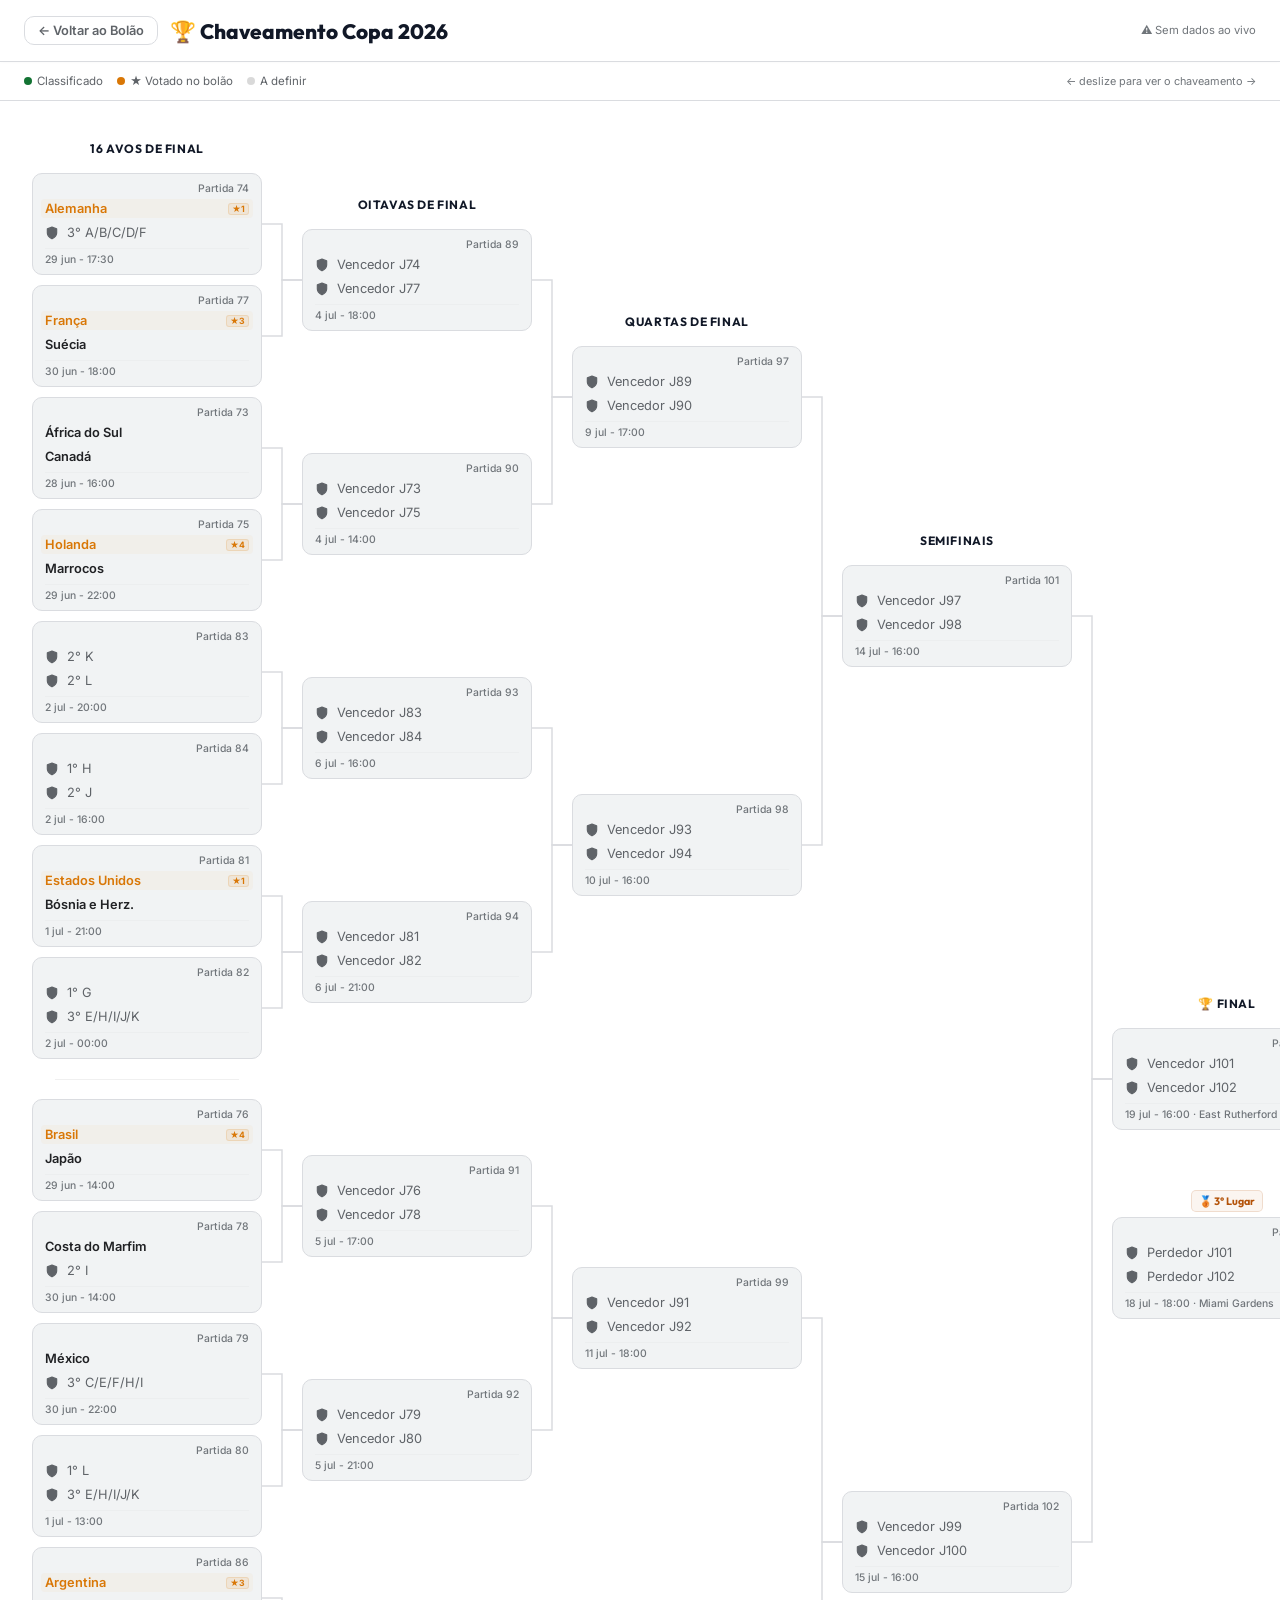
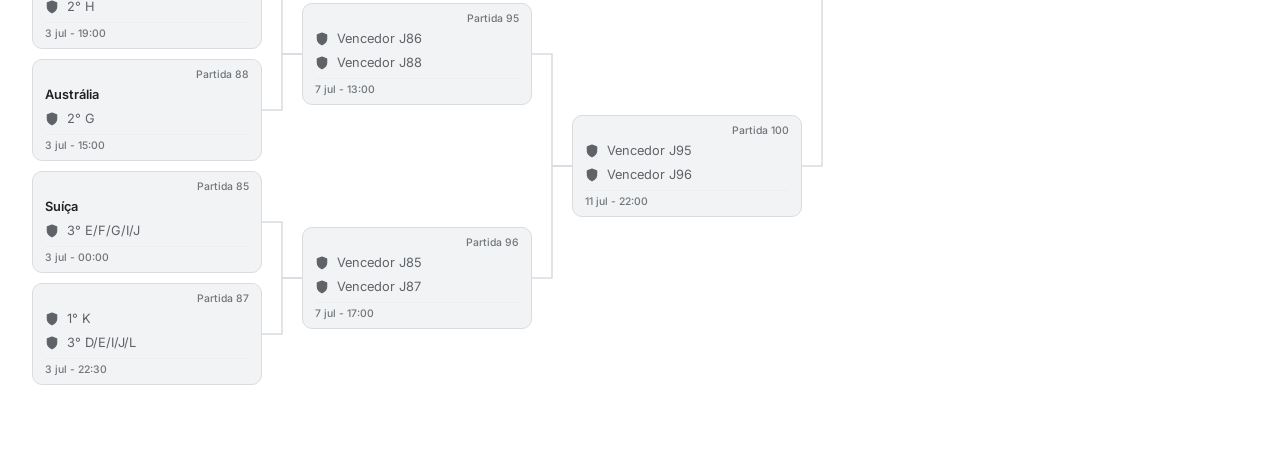
==== commit 46123e46: "Add files via upload" ====
--- a/chaveamento.html
+++ b/chaveamento.html
@@ -11,18 +11,18 @@
 
   <style>
     :root {
-      --bg-base: #f3f4f6; /* Cinza suave de fundo */
-      --bg-card: #ffffff; /* Branco puro para os cards */
-      --border: #e5e7eb;  /* Borda cinza clara da ESPN */
-      --border-glow: rgba(0, 0, 0, 0.05);
-      --primary: #0066cc; /* Azul ESPN */
+      --bg-base: #ffffff; /* Fundo branco do print */
+      --bg-card: #f1f3f4; /* Fundo cinza claro dos cards do print */
+      --border: #dadce0;  /* Borda cinza clara do print */
+      --border-glow: rgba(0, 0, 0, 0.03);
+      --primary: #1a73e8; /* Azul suave */
       --gold: #d97706;    /* Destaques do bolão */
       --bronze: #b45309;
-      --text: #1f2937;    /* Texto principal escuro */
-      --text-secondary: #4b5563;
-      --text-muted: #9ca3af;
-      --green: #10b981;   /* Verde para vencedor */
-      --connector-color: #cbd5e1; /* Slate 300 para linhas */
+      --text: #202124;    /* Texto principal preto/cinza escuro do print */
+      --text-secondary: #5f6368; /* Texto secundário do print (ex: A definir) */
+      --text-muted: #70757a; /* Datas e informações do print */
+      --green: #137333;   /* Verde para vencedor */
+      --connector-color: #dadce0; /* Linhas conectoras do print */
       --match-w: 230px;   /* Largura dos cards */
     }
 
@@ -132,23 +132,23 @@
       flex-direction: column;
       gap: 4px;
       cursor: pointer;
-      box-shadow: 0 1px 3px rgba(0,0,0,0.02), 0 4px 6px -1px rgba(0,0,0,0.03);
+      box-shadow: none;
       transition: all 0.2s ease-in-out;
       position: relative; flex-shrink: 0;
       box-sizing: border-box;
     }
     .match-card:hover {
-      border-color: #9ca3af;
+      border-color: var(--text-muted);
       transform: translateY(-1px);
-      box-shadow: 0 10px 15px -3px rgba(0,0,0,0.04), 0 4px 6px -2px rgba(0,0,0,0.02);
+      box-shadow: 0 4px 6px -1px rgba(0,0,0,0.05);
     }
 
     .match-card.final-card {
-      border-color: rgba(217, 119, 6, 0.3);
-      background: linear-gradient(135deg, rgba(217, 119, 6, 0.02), var(--bg-card));
+      border-color: var(--border);
+      background: var(--bg-card);
     }
     .match-card.final-card:hover {
-      border-color: var(--gold);
+      border-color: var(--text-muted);
     }
 
     .match-header {
@@ -335,7 +335,6 @@
     <a href="index.html" class="back-btn">← Voltar ao Bolão</a>
     <div>
       <div class="header-title">🏆 Chaveamento Copa 2026</div>
-      <div class="header-sub">48 seleções · 104 jogos · EUA, Canadá, México</div>
     </div>
   </div>
   <div id="headerRight" style="font-size:0.7rem;color:var(--text-muted);text-align:right;line-height:1.6;">
@@ -473,7 +472,7 @@
   const hCls = (hWin?'winner':'') + (aWin?' loser':'') + (hKey?' bolao-hl':'') + (isHPlaceholder?' placeholder':'');
   const aCls = (aWin?'winner':'') + (hWin?' loser':'') + (aKey?' bolao-hl':'') + (isAPlaceholder?' placeholder':'');
 
-  const shieldSvg = `<svg class="flag-ph" viewBox="0 0 24 24" fill="none" stroke="currentColor" stroke-width="2" stroke-linecap="round" stroke-linejoin="round" style="width:14px;height:14px;color:#9ca3af;flex-shrink:0;"><path d="M12 22s8-4 8-10V5l-8-3-8 3v7c0 6 8 10 8 10z"/></svg>`;
+  const shieldSvg = `<svg class="flag-ph" viewBox="0 0 24 24" fill="currentColor" stroke="currentColor" stroke-width="2" stroke-linecap="round" stroke-linejoin="round" style="width:14px;height:14px;color:var(--text-secondary);flex-shrink:0;"><path d="M12 22s8-4 8-10V5l-8-3-8 3v7c0 6 8 10 8 10z"/></svg>`;
 
   const hFlag = h.c
     ? `<img class="team-flag" src="https://flagcdn.com/w80/${h.c}.png" alt="${esc(h.n)}" onerror="this.style.display='none'">`
